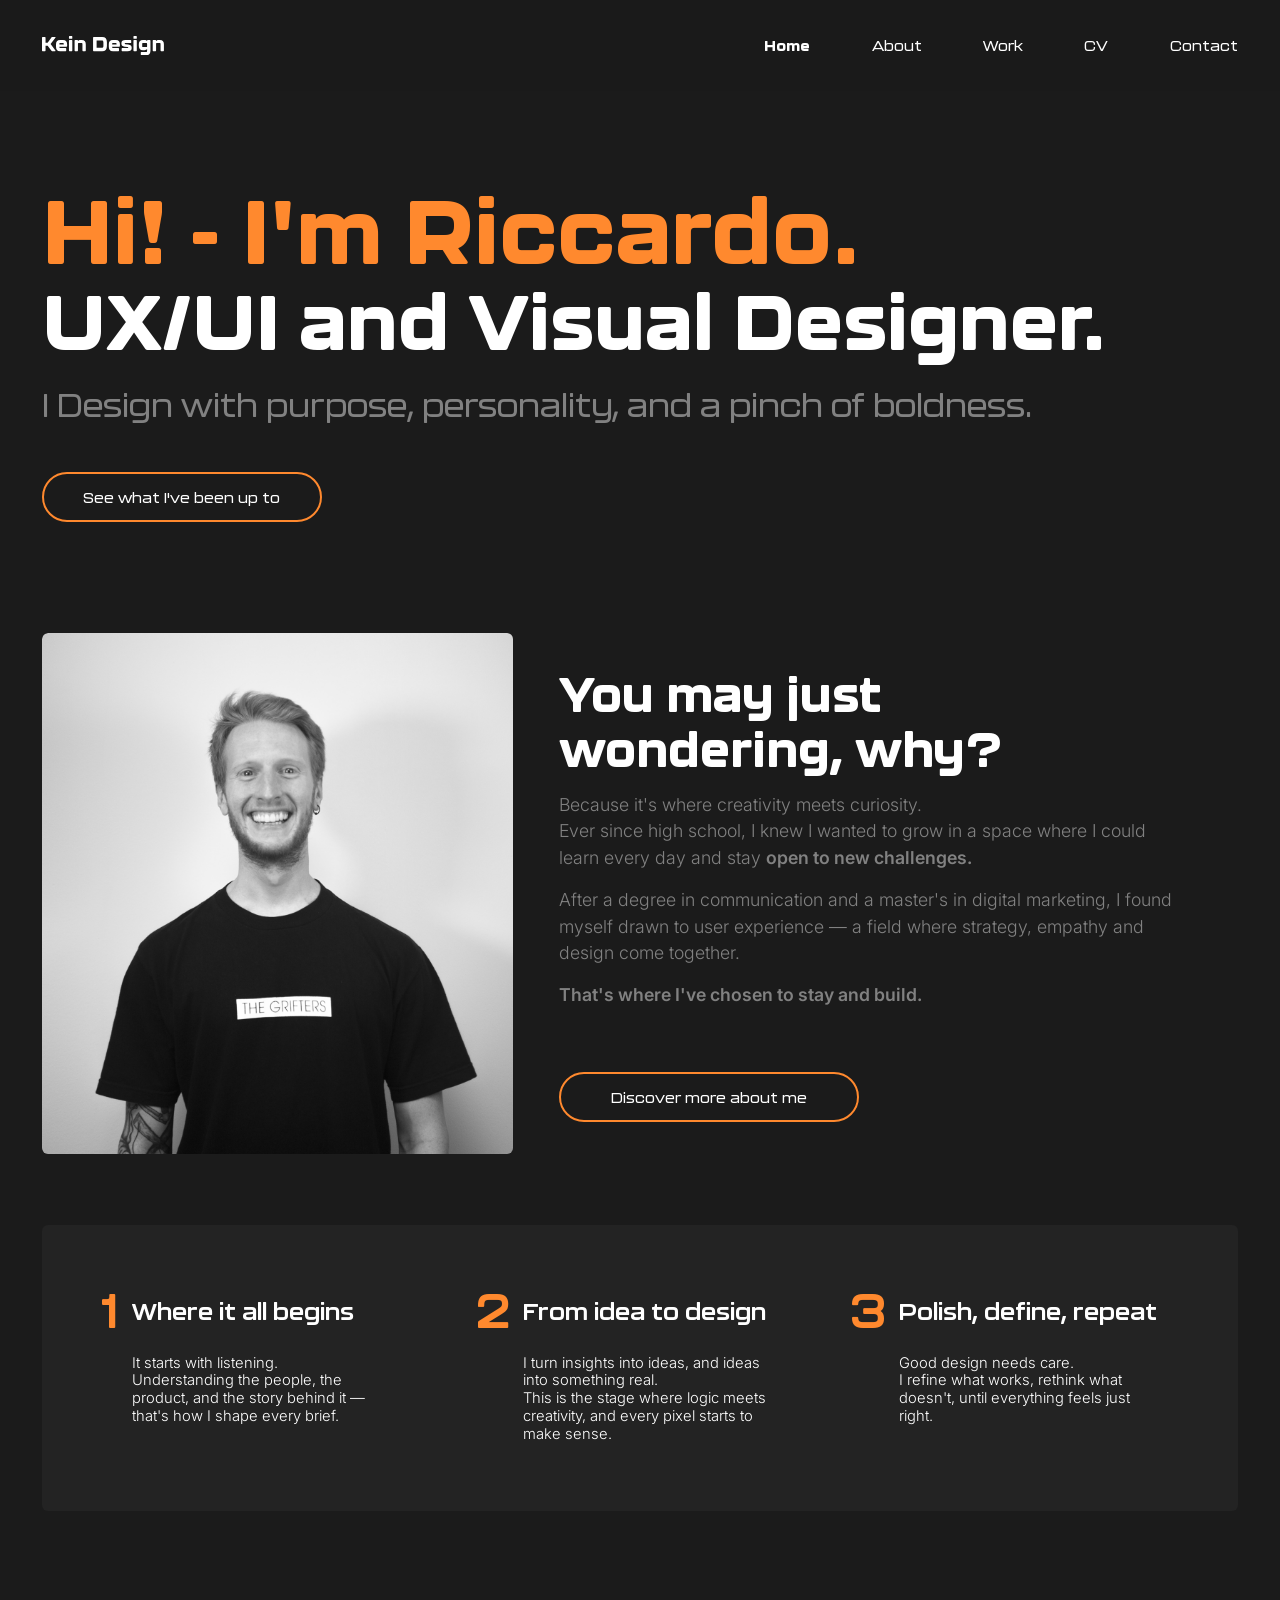
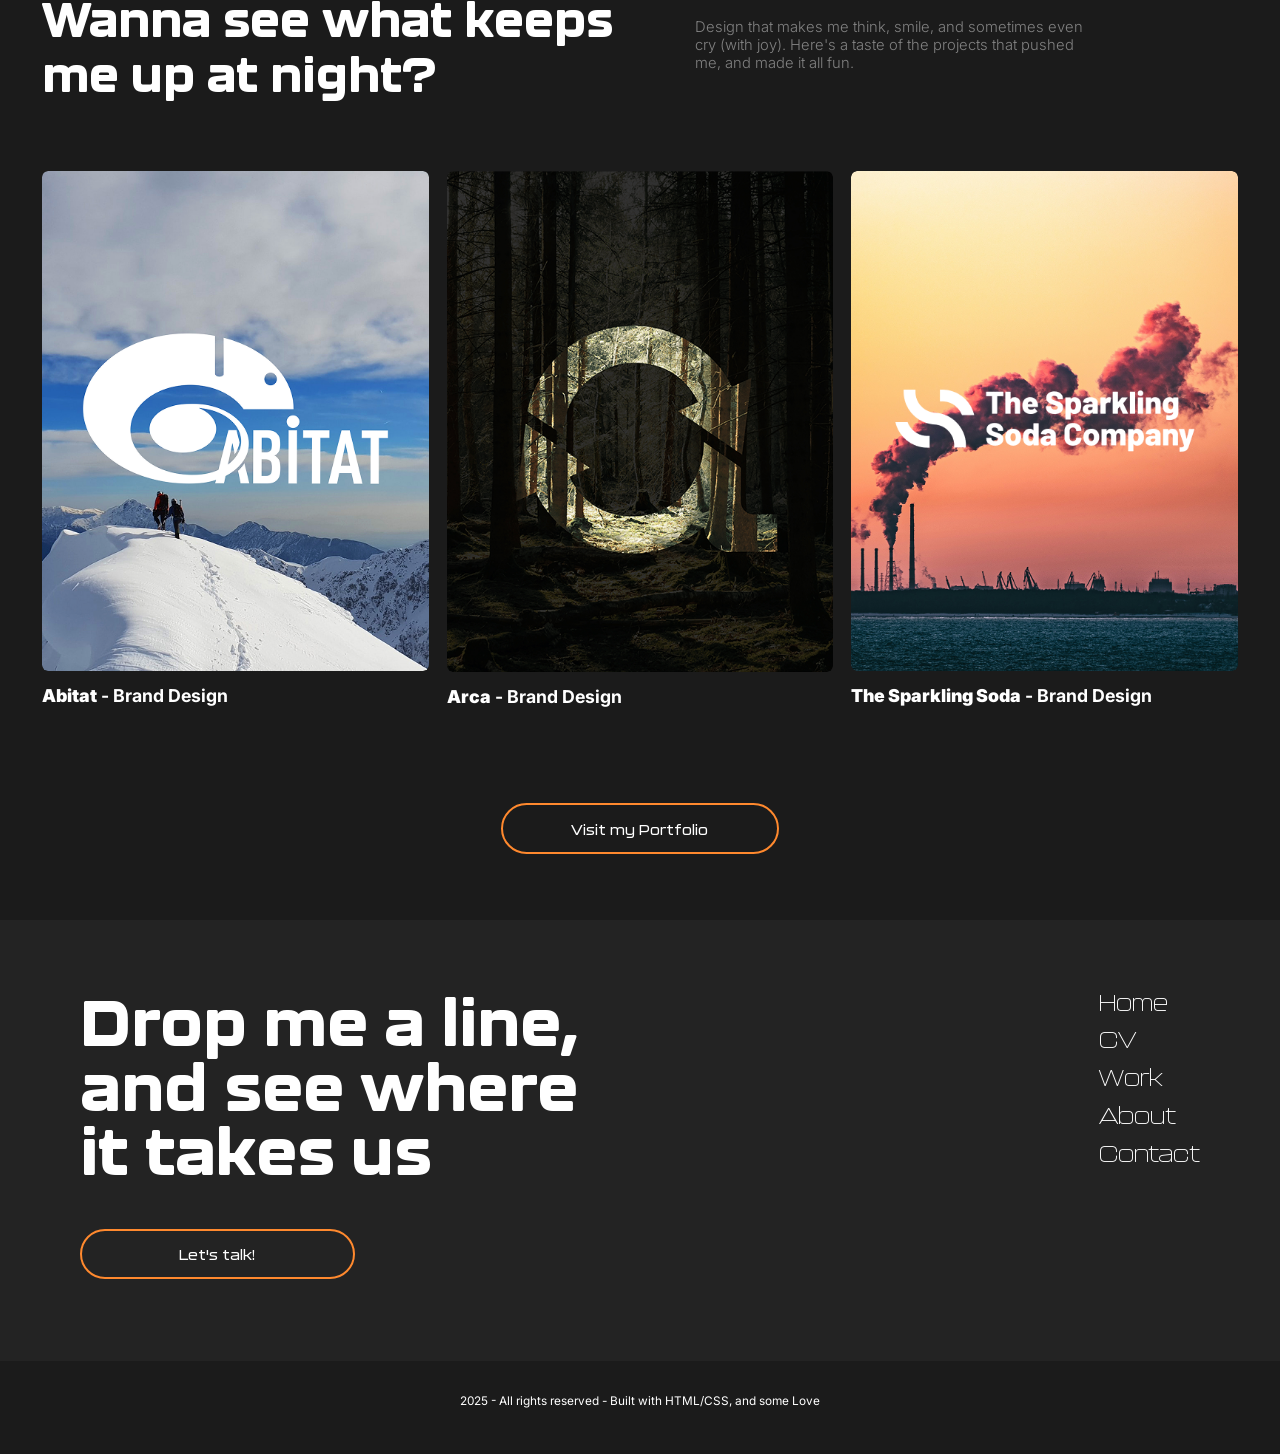
==== index.html @ 9b27f53b "feat: first commit" ====
<!DOCTYPE html>
<html lang="en">

<head>
    <meta charset="UTF-8">
    <meta name="viewport" content="width=device-width, initial-scale=1.0">

    <!-- title -->
    <title>Kein Design</title>

    <!-- favicon -->
    <link rel="icon" href="assets/img/favicon.png" />

    <!-- all css here -->
    <link rel="stylesheet" href="assets/css/bootstrap.min.css" />
    <link rel="stylesheet" href="assets/css/style.css" />
</head>

<body>

    <!-- Menu toggle -->
    <input type="checkbox" id="menu-toggle" class="menu-toggle-input">

    <!-- header section -->
    <header class="header_section">
        <div class="container">
            <nav class="navbar navbar-expand-lg">
                <a class="navbar-brand logo" href="index.html">
                    <img src="assets/img/logo.svg" alt="Kein Design logo">
                </a>

                <label for="menu-toggle" class="navbar-toggler">
                    <img src="assets/img/hamburger.svg" alt="Apri menu">
                </label>

                <div class="collapse navbar-collapse navbar_nav">
                    <ul class="navbar-nav ms-auto">
                        <li><a href="index.html" class="active">Home</a></li>
                        <li><a href="about.html">About</a></li>
                        <li><a href="archive.html">Work</a></li>
                        <li><a href="cv.html">CV</a></li>
                        <li><a href="contact.html">Contact</a></li>
                    </ul>
                </div>
            </nav>
        </div>
    </header>

    <!-- mobile menu -->
    <div class="mobile-menu d-lg-none">
        <div class="container">
            <div class="mobile-menu-header">
                <a href="index.html">
                    <img src="assets/img/logo.svg" alt="Kein Design logo">
                </a>
                <label for="menu-toggle" class="menu-close">
                    <img src="assets/img/menu.svg" alt="Chiudi menu">
                </label>
            </div>
            <div class="mobile-menu-body">
                <ul class="navbar-nav">
                    <li><a href="index.html" class="active">Home</a></li>
                    <li><a href="cv.html">CV</a></li>
                    <li><a href="archive.html">Work</a></li>
                    <li><a href="about.html">About</a></li>
                    <li><a href="contact.html">Contact</a></li>
                </ul>
            </div>
        </div>
    </div>


    <main class="overflow-hidden">

        <!-- hero section -->
        <section class="hero_section">
            <div class="container">
                <div class="hero_content">
                    <h1 class="title_xxl fade-up"><span>Hi! - I'm Riccardo.</span> <br>
                        UX/UI and Visual Designer.</h1>
                    <p class="text_xxl fade-up">I Design with purpose, personality, and a pinch of boldness.</p>
                    <div class="hero_button fade-up">
                        <a href="archive.html" class="button">See what I've been up to</a>
                    </div>
                </div>
            </div>
        </section>

        <!-- about section -->
        <section class="about_section">
            <div class="container">
                <div class="row align-items-center">
                    <div class="col-lg-5">
                        <div class="about_img">
                            <div class="zoom-out">
                                <img src="assets/img/about-img.png" alt="Ritratto di Riccardo">
                            </div>
                        </div>
                    </div>
                    <div class="col-lg-7">
                        <div class="about_content">
                            <h3 class="title_lg fade-up">You may just <br>
                                wondering, why?</h3>
                            <p class="text_md fade-up">Because it's where creativity meets curiosity. <br>
                                Ever since high school, I knew I wanted to
                                grow in a space where I could learn every day and stay <span>open to new
                                    challenges.</span></p>
                            <p class="text_md fade-up">After a degree in communication and a master's in
                                digital marketing, I
                                found myself drawn to user experience — a field where strategy, empathy and design come
                                together.</p>
                            <p class="text_md fade-up"><span>That's where I've chosen to stay and build.</span></p>
                            <div class="about_button fade-up">
                                <a href="about.html" class="button">Discover more about me</a>
                            </div>
                        </div>
                    </div>
                </div>

                <div class="about_item_box">
                    <div class="row">
                        <div class="col-lg-4">
                            <div class="about_item">
                                <div class="item_number">
                                    <h2 class="title_lg fade-up">1</h2>
                                </div>
                                <div class="item_body">
                                    <h3 class="title_sm fade-up">Where it all begins</h3>
                                    <p class="text_base fade-up">
                                        It starts with listening. Understanding the people, the product, and the story
                                        behind it — that's how I shape every brief.
                                    </p>
                                </div>
                            </div>
                        </div>

                        <div class="col-lg-4">
                            <div class="about_item">
                                <div class="item_number">
                                    <h2 class="title_lg fade-up">2</h2>
                                </div>
                                <div class="item_body">
                                    <h3 class="title_sm fade-up">From idea to design</h3>
                                    <p class="text_base fade-up">I turn insights into ideas, and ideas into
                                        something real. <br>
                                        This is the stage where logic meets creativity, and every pixel starts to make sense.
                                    </p>
                                </div>
                            </div>
                        </div>

                        <div class="col-lg-4">
                            <div class="about_item">
                                <div class="item_number">
                                    <h2 class="title_lg fade-up">3</h2>
                                </div>
                                <div class="item_body">
                                    <h3 class="title_sm fade-up">Polish, define, repeat</h3>
                                    <p class="text_base fade-up">Good design needs care. <br> I refine what
                                        works, rethink what doesn't, until everything feels just right.
                                    </p>
                                </div>
                            </div>
                        </div>
                    </div>
                </div>
            </div>
        </section>

        <!-- Design section -->
        <section class="desing_section">
            <div class="container">
                <div class="desing_title_box">
                    <h3 class="title_lg fade-up">Wanna see what keeps <br>
                        me up at night?</h3>
                    <p class="text_base fade-up">Design that makes me think, smile, and sometimes even cry
                        (with joy). Here's a taste of the projects that pushed me, and made it all fun.</p>
                </div>

                <div class="row">
                    <div class="col-lg-4 col-md-6 pb-md-5">
                        <div class="desing_card fade-up">
                            <div class="card_img">
                                <a href="singola-abitat.html">
                                    <img src="assets/img/abitat-desing-img.png" alt="Progetto Abitat - Brand Design">
                                </a>
                            </div>
                            <p class="text_md"><strong>Abitat</strong> - Brand Design</p>
                        </div>
                    </div>

                    <div class="col-lg-4 col-md-6 pb-md-5">
                        <div class="desing_card fade-up">
                            <div class="card_img">
                                <a href="singola-arca.html">
                                    <img src="assets/img/arca-design-img.png" alt="Progetto Arca - Brand Design">
                                </a>
                            </div>
                            <p class="text_md"><strong>Arca</strong> - Brand Design</p>
                        </div>
                    </div>

                    <div class="col-lg-4 col-md-6">
                        <div class="desing_card fade-up">
                            <div class="card_img">
                                <a href="singola-sparklingsoda.html">
                                    <img src="assets/img/sparklingsoda-design-img.png" alt="Progetto sparklingsoda - Brand Design">
                                </a>
                            </div>
                            <p class="text_md"><strong>The Sparkling Soda</strong> - Brand Design</p>
                        </div>
                    </div>
                </div>

                <div class="desing_button fade-up">
                    <a href="archive.html" class="button">Visit my Portfolio</a>
                </div>
            </div>
        </section>

    </main>


    <!-- footer section -->
    <footer class="footer_section">
        <div class="footer_top">
            <div class="container">
                <div class="footer_top_wrapper">
                    <div class="footer_content">
                        <h3 class="title_xl">Drop me a line,
                            and see where it takes us</h3>
                    <div class="footer_button">
                        <a href="contact.html" class="button">Let's talk!</a>
                    </div>
                    </div>

                    <ul class="footer_list">
                        <li><a href="index.html" class="active">Home</a></li>
                        <li><a href="cv.html">CV</a></li>
                        <li><a href="archive.html">Work</a></li>
                        <li><a href="about.html">About</a></li>
                        <li><a href="contact.html">Contact</a></li>
                    </ul>
                </div>
            </div>
        </div>

        <div class="footer_bottom">
            <div class="container">
                <div class="copyright">2025 - All rights reserved - Built with HTML/CSS, and some Love</div>
            </div>
        </div>
    </footer>


</body>

</html>
---- assets/css/style.css ----
/* Google fonts */
@import url("https://fonts.googleapis.com/css2?family=Inter:ital,opsz,wght@0,14..32,100..900;1,14..32,100..900&display=swap");
@import url("https://fonts.googleapis.com/css2?family=IBM+Plex+Sans:ital,wght@0,100..700;1,100..700&display=swap");
/* Web fonts */
@font-face {
  font-family: "Kallisto";
  src: url("../webfonts/Kallisto-Thin.ttf");
  font-weight: 300;
  font-display: swap;
}
@font-face {
  font-family: "Kallisto";
  src: url("../webfonts/Kallisto-Medium.ttf");
  font-weight: 500;
  font-display: swap;
}
@font-face {
  font-family: "Kallisto";
  src: url("../webfonts/Kallisto-Bold.ttf");
  font-weight: 700;
  font-display: swap;
}
@font-face {
  font-family: "Kallisto";
  src: url("../webfonts/Kallisto-Heavy.ttf");
  font-weight: 900;
  font-display: swap;
}
/* Basic css */
html {
  font-size: 0.521vw;
}
@media (max-width: 1730px) {
  html {
    font-size: 0.578vw;
  }
}
@media (max-width: 991px) {
  html {
    font-size: 62.5%;
  }
}
@media (max-width: 575px) {
  html {
    font-size: 2.54vw;
  }
}

html,
body,
header,
footer,
main,
nav,
section,
div,
menu,
span,
h1,
h2,
h3,
h4,
h5,
h6,
p,
a,
strong,
i,
ol,
ul,
li,
form,
label,
button {
  margin: 0;
  padding: 0;
}

ol,
ul {
  list-style: none;
}

a {
  text-decoration: none;
  transition: 200ms;
  color: inherit;
}
a:hover {
  color: inherit;
}

button:focus,
a:focus,
input:focus,
textarea:focus,
select:focus {
  outline: none;
}

/* body */
body {
  font-size: 1.6rem;
  font-family: "Inter", sans-serif;
  font-weight: 400;
  font-style: normal;
  line-height: normal;
  color: #ffffff;
  background: #1B1B1B;
}

.container {
  max-width: 165.6rem;
  width: 100%;
  margin: 0 auto;
  padding-left: 2rem;
  padding-right: 2rem;
}
@media (max-width: 991px) {
  .container {
    max-width: 74rem;
  }
}
@media (max-width: 767px) {
  .container {
    max-width: 55rem;
    padding: 0 2.4rem;
  }
}

.title_xxl {
  font-size: 12rem;
  font-family: "Kallisto";
  font-weight: 900;
  line-height: 1.1;
  color: #ffffff;
}
@media (max-width: 991px) {
  .title_xxl {
    font-size: 8rem;
  }
}
@media (max-width: 767px) {
  .title_xxl {
    font-size: 6rem;
  }
}

.title_xl {
  font-size: 8.7rem;
  font-family: "Kallisto";
  font-weight: 900;
  line-height: 1;
  color: #ffffff;
}
@media (max-width: 991px) {
  .title_xl {
    font-size: 5.7rem;
  }
}

.title_lg {
  font-size: 6.4rem;
  font-family: "Kallisto";
  font-weight: 900;
  line-height: 1.17;
  color: #ffffff;
}
@media (max-width: 991px) {
  .title_lg {
    font-size: 4.5rem;
    line-height: 1.25;
  }
}
@media (max-width: 767px) {
  .title_lg {
    font-size: 3.3rem;
  }
}

.title_md {
  font-size: 4.8rem;
  font-family: "Kallisto";
  font-weight: 900;
  line-height: 1;
  color: #ffffff;
}
@media (max-width: 991px) {
  .title_md {
    font-size: 4rem;
  }
}
@media (max-width: 767px) {
  .title_md {
    font-size: 3.2rem;
  }
}

.title_sm {
  font-size: 3.2rem;
  font-family: "Kallisto";
  font-weight: 700;
  line-height: 1.2;
  color: #ffffff;
}
@media (max-width: 767px) {
  .title_sm {
    font-size: 1.7rem;
  }
}

.text_xxl {
  font-size: 4rem;
  font-family: "Kallisto";
  font-weight: 500;
  line-height: 1.2;
  color: #818181;
}
@media (max-width: 991px) {
  .text_xxl {
    font-size: 3.2rem;
  }
}
@media (max-width: 767px) {
  .text_xxl {
    font-size: 2.5rem;
  }
}

.text_md {
  font-size: 2.4rem;
  font-family: "Inter", sans-serif;
  font-weight: 300;
  line-height: 1.51;
  color: #ffffff;
}
@media (max-width: 767px) {
  .text_md {
    font-size: 1.8rem;
    line-height: 1.25;
  }
}

.text_base {
  font-size: 2rem;
  font-family: "Inter", sans-serif;
  font-weight: 300;
  line-height: 1;
  color: #ffffff;
}
@media (max-width: 767px) {
  .text_base {
    font-size: 1.8rem;
  }
}

.button {
  display: inline-block;
  font-size: 2rem;
  font-family: "Kallisto";
  font-weight: 500;
  font-style: normal;
  color: #ffffff;
  background: transparent;
  border: 2px solid #FF892E;
  border-radius: 20rem;
  transition: 200ms;
  padding: 1.9rem 13.2rem;
  margin-top: 1.5rem;
}
.button:hover {
  background: #FF892E;
  color: #1B1B1B;
}
@media (max-width: 767px) {
  .button {
    font-size: 1.6rem;
    padding: 1.5rem 6rem;
    width: 100%;
    text-align: center;
  }
}

/* CSS Animations */
@keyframes fadeUp {
  from {
    opacity: 0;
    transform: translateY(4rem);
  }
  to {
    opacity: 1;
    transform: translateY(0);
  }
}
@keyframes zoomOut {
  from {
    opacity: 0;
    transform: scale(1.08);
  }
  to {
    opacity: 1;
    transform: scale(1);
  }
}
.fade-up {
  opacity: 0;
  animation: fadeUp 0.7s ease forwards;
}

.zoom-out {
  opacity: 0;
  animation: zoomOut 1s ease forwards;
}

.fade-up:nth-child(1) {
  animation-delay: 0.1s;
}

.fade-up:nth-child(2) {
  animation-delay: 0.2s;
}

.fade-up:nth-child(3) {
  animation-delay: 0.3s;
}

.fade-up:nth-child(4) {
  animation-delay: 0.4s;
}

.fade-up:nth-child(5) {
  animation-delay: 0.5s;
}

.fade-up:nth-child(6) {
  animation-delay: 0.6s;
}

.fade-up:nth-child(7) {
  animation-delay: 0.7s;
}

.fade-up:nth-child(8) {
  animation-delay: 0.8s;
}

@media (prefers-reduced-motion: reduce) {
  .fade-up,
  .zoom-out {
    animation: none;
    opacity: 1;
  }
}
.menu-toggle-input {
  display: none;
}

.header_section {
  width: 100%;
  padding: 4rem 0;
  background: rgba(27, 27, 27, 0.8);
  backdrop-filter: blur(12px);
  -webkit-backdrop-filter: blur(12px);
  display: block;
  transition: 0.2s all ease;
  position: sticky;
  top: 0;
  z-index: 1024;
}
.header_section.header_sticky {
  padding: 4rem 0;
  box-shadow: 0rem 0.2rem 0.5rem rgba(255, 137, 46, 0.15);
}
@media (max-width: 991px) {
  .header_section.header_sticky {
    padding: 3rem 0;
  }
}
.header_section .logo img {
  width: 100%;
}
.header_section .navbar-toggler {
  max-width: 4.8rem;
  padding: 0;
  cursor: pointer;
  background: transparent;
  border: none;
}
.header_section .navbar-toggler img {
  width: 100%;
  outline: none;
}
.header_section .navbar_nav ul {
  gap: 8.3rem;
}
.header_section .navbar_nav ul li a {
  font-size: 2rem;
  font-family: "Kallisto";
  font-weight: 500;
  line-height: 1;
  color: #ffffff;
}
.header_section .navbar_nav ul li a.active {
  font-weight: 900;
}
.header_section .navbar_nav ul li a:hover {
  color: #FF892E;
}
@media (max-width: 991px) {
  .header_section {
    padding: 2rem 0;
  }
}

.mobile-menu {
  position: fixed;
  top: 0;
  left: 0;
  width: 100%;
  height: 100vh;
  background: #1B1B1B;
  z-index: 1050;
  transform: translateX(-100%);
  transition: transform 0.3s ease;
  padding: 4rem 0;
}
.mobile-menu .mobile-menu-header {
  display: flex;
  align-items: center;
  justify-content: space-between;
  padding: 0;
}
.mobile-menu .mobile-menu-header .offcanvas-title img {
  width: 100%;
}
.mobile-menu .mobile-menu-header .menu-close {
  cursor: pointer;
  background: transparent;
  border: none;
  outline: none;
  max-width: 4.3rem;
}
.mobile-menu .mobile-menu-header .menu-close img {
  width: 100%;
}
.mobile-menu .mobile-menu-body {
  padding-top: 16rem;
}
.mobile-menu .mobile-menu-body ul {
  display: flex;
  flex-direction: column;
  justify-content: center;
  text-align: center;
  gap: 4.5rem;
}
.mobile-menu .mobile-menu-body ul a {
  font-size: 2.6rem;
  font-family: "Kallisto";
  font-weight: 300;
  line-height: 1;
  color: #ffffff;
}
.mobile-menu .mobile-menu-body ul a:hover {
  color: #FF892E;
}

.menu-toggle-input:checked ~ .mobile-menu {
  transform: translateX(0);
}

.footer_section .footer_top {
  background: #232323;
  padding: 9.2rem 0 11rem;
}
.footer_section .footer_top .footer_top_wrapper {
  display: flex;
  align-items: flex-start;
  justify-content: space-between;
  max-width: 151.5rem;
  margin: 0 auto;
}
.footer_section .footer_top .footer_top_wrapper .footer_content h3 {
  max-width: 76rem;
  padding-bottom: 5rem;
}
@media (max-width: 991px) {
  .footer_section .footer_top .footer_top_wrapper .footer_content h3 {
    padding-bottom: 4rem;
    text-align: center;
  }
}
@media (max-width: 991px) {
  .footer_section .footer_top .footer_top_wrapper .footer_content .footer_button {
    text-align: center;
  }
}
.footer_section .footer_top .footer_top_wrapper .footer_list {
  display: flex;
  flex-direction: column;
  gap: 1.5rem;
}
.footer_section .footer_top .footer_top_wrapper .footer_list a {
  font-size: 3.2rem;
  font-family: "Kallisto";
  font-weight: 300;
  line-height: 1;
  color: #ffffff;
  margin: 0.2rem 0;
  display: inline-block;
}
.footer_section .footer_top .footer_top_wrapper .footer_list a:hover {
  color: #FF892E;
}
@media (max-width: 767px) {
  .footer_section .footer_top .footer_top_wrapper .footer_list a {
    font-size: 2.6rem;
  }
}
@media (max-width: 991px) {
  .footer_section .footer_top .footer_top_wrapper .footer_list {
    text-align: center;
    margin: 0 auto;
    gap: 3rem;
    padding-top: 9rem;
  }
}
@media (max-width: 767px) {
  .footer_section .footer_top .footer_top_wrapper .footer_list {
    padding-top: 7rem;
    margin: 0 auto;
  }
}
@media (max-width: 991px) {
  .footer_section .footer_top .footer_top_wrapper {
    flex-direction: column;
  }
}
@media (max-width: 767px) {
  .footer_section .footer_top {
    padding: 6rem 0;
  }
}
.footer_section .footer_bottom {
  padding: 4.4rem 0 6rem;
}
.footer_section .footer_bottom .copyright {
  font-size: 1.6rem;
  font-family: "Inter", sans-serif;
  font-weight: 400;
  line-height: 1.4;
  color: #ffffff;
  text-align: center;
}
@media (max-width: 767px) {
  .footer_section .footer_bottom {
    padding: 4.2rem 0 3.2rem;
  }
}

.hero_section {
  padding: 12rem 0 5rem;
}
.hero_section .hero_content h1 {
  padding-bottom: 3rem;
  font-size: 10.3rem;
}
.hero_section .hero_content h1 span {
  color: #FF892E;
  font-size: 12rem;
}
@media (max-width: 991px) {
  .hero_section .hero_content h1 {
    font-size: 4.5rem;
    padding-bottom: 1.6rem;
  }
  .hero_section .hero_content h1 span {
    color: #ffffff;
    font-size: 6.2rem;
  }
}
@media (max-width: 767px) {
  .hero_section .hero_content h1 {
    font-size: 4rem;
    padding-bottom: 1.6rem;
  }
  .hero_section .hero_content h1 span {
    color: #ffffff;
    font-size: 5.6rem;
  }
}
.hero_section .hero_content p {
  font-size: 4.4rem;
  padding-bottom: 5.2rem;
}
@media (max-width: 991px) {
  .hero_section .hero_content p {
    font-size: 3rem;
    line-height: 1.2;
  }
}
@media (max-width: 767px) {
  .hero_section .hero_content p {
    font-size: 2.4rem;
    padding-bottom: 2.4rem;
  }
}
.hero_section .hero_content .hero_button a {
  padding: 1.9rem 5.3rem;
}
@media (max-width: 767px) {
  .hero_section .hero_content .hero_button {
    text-align: center;
  }
}
@media (max-width: 767px) {
  .hero_section {
    padding: 8rem 0;
  }
}

.about_section {
  padding: 10rem 0 5rem;
}
.about_section .row {
  --bs-gutter-x: 6.2rem;
  --bs-gutter-y: 2.4rem;
}
.about_section .row .about_img {
  overflow: hidden;
  border-radius: 0.8rem;
}
.about_section .row .about_img img {
  width: 100%;
  border-radius: 0.8rem;
  transition: 300ms;
}
.about_section .row .about_img img:hover {
  transform: scale(1.1);
}
.about_section .row .about_content h3 {
  padding-bottom: 2rem;
}
@media (max-width: 767px) {
  .about_section .row .about_content h3 {
    padding-bottom: 1.6rem;
  }
}
.about_section .row .about_content p {
  padding-bottom: 2rem;
  max-width: 83rem;
  color: #818181;
}
.about_section .row .about_content p span {
  font-weight: 600;
}
.about_section .row .about_content .about_button {
  margin-top: 5rem;
}
.about_section .row .about_content .about_button a {
  padding: 1.9rem 6.7rem;
}
@media (max-width: 575px) {
  .about_section .row .about_content .about_button {
    text-align: center;
    margin-top: 2.4rem;
  }
}
@media (max-width: 767px) {
  .about_section .row {
    --bs-gutter-x: 1rem;
  }
}
.about_section .about_item_box {
  background: #232323;
  border-radius: 0.8rem;
  padding: 9.7rem 8rem 9.1rem;
  margin-top: 9.5rem;
}
.about_section .about_item_box .row {
  --bs-gutter-y: 13rem;
}
.about_section .about_item_box .row .about_item {
  display: flex;
  gap: 1.8rem;
}
.about_section .about_item_box .row .about_item .item_number {
  margin-top: -2rem;
}
.about_section .about_item_box .row .about_item .item_number h2 {
  color: #FF892E;
  font-weight: 700;
}
@media (max-width: 991px) {
  .about_section .about_item_box .row .about_item .item_number {
    text-align: center;
  }
  .about_section .about_item_box .row .about_item .item_number h2 {
    font-size: 6.4rem;
  }
}
.about_section .about_item_box .row .about_item .item_body h3 {
  padding-bottom: 4rem;
}
@media (max-width: 991px) {
  .about_section .about_item_box .row .about_item .item_body h3 {
    text-align: center;
    padding-bottom: 3rem;
  }
}
@media (max-width: 767px) {
  .about_section .about_item_box .row .about_item .item_body h3 {
    padding-bottom: 2.5rem;
  }
}
.about_section .about_item_box .row .about_item .item_body p {
  max-width: 33rem;
  line-height: 1.2;
}
@media (max-width: 991px) {
  .about_section .about_item_box .row .about_item .item_body p {
    max-width: 100%;
    text-align: center;
  }
}
@media (max-width: 991px) {
  .about_section .about_item_box .row .about_item {
    flex-direction: column;
  }
}
@media (max-width: 767px) {
  .about_section .about_item_box .row .about_item {
    gap: 0.7rem;
  }
}
@media (max-width: 767px) {
  .about_section .about_item_box {
    padding: 7.6rem 3.3rem;
  }
}
@media (max-width: 767px) {
  .about_section {
    padding-bottom: 4rem;
  }
}

.desing_section {
  padding: 5.8rem 0 9rem;
}
.desing_section .desing_title_box {
  display: flex;
  align-items: center;
  gap: 11rem;
  padding-bottom: 9.4rem;
}
@media (max-width: 767px) {
  .desing_section .desing_title_box h3 br {
    display: none;
  }
}
.desing_section .desing_title_box p {
  max-width: 53rem;
  line-height: 1.2;
  color: #818181;
}
@media (max-width: 991px) {
  .desing_section .desing_title_box {
    flex-direction: column;
    align-items: flex-start;
    gap: 4rem;
  }
}
@media (max-width: 767px) {
  .desing_section .desing_title_box {
    gap: 1.6rem;
    padding-bottom: 8rem;
  }
}
.desing_section .row {
  --bs-gutter-x: 2.4rem;
  --bs-gutter-y: 4rem;
}
.desing_section .row .desing_card .card_img {
  overflow: hidden;
  -o-object-fit: cover;
     object-fit: cover;
  border-radius: 0.8rem;
}
.desing_section .row .desing_card .card_img img {
  width: 100%;
  border-radius: 0.8rem;
  transition: 300ms;
}
.desing_section .row .desing_card .card_img img:hover {
  transform: scale(1.1);
}
@media (max-width: 767px) {
  .desing_section .row .desing_card .card_img img {
    border-radius: 1.6rem;
  }
}
.desing_section .row .desing_card p {
  font-weight: 700;
  padding-top: 1.6rem;
}
@media (max-width: 767px) {
  .desing_section .row .desing_card p {
    font-size: 2.4rem;
  }
}
.desing_section .desing_button {
  margin-top: 8rem;
  text-align: center;
}
.desing_section .desing_button a {
  padding: 1.9rem 9.2rem;
}
@media (max-width: 767px) {
  .desing_section .desing_button {
    margin-top: 5.8rem;
  }
}

.about_hero_section {
  padding: 10rem 0 4.7rem;
}
.about_hero_section .about_hero_content h3 {
  font-weight: 300;
  line-height: 1.2;
  color: #818181;
  padding-bottom: 0.9rem;
}
@media (max-width: 767px) {
  .about_hero_section .about_hero_content h3 {
    font-size: 2.4rem;
  }
}
.about_hero_section .about_hero_content h1 {
  padding-bottom: 5rem;
}
@media (max-width: 991px) {
  .about_hero_section .about_hero_content h1 {
    padding-bottom: 3rem;
  }
}
.about_hero_section .about_hero_content h2 {
  padding-bottom: 2rem;
}
@media (max-width: 767px) {
  .about_hero_section .about_hero_content h2 br {
    display: none;
  }
}
.about_hero_section .about_hero_content p {
  max-width: 102.3rem;
  font-family: "IBM Plex Sans", sans-serif;
  color: #818181;
  padding-bottom: 2rem;
}
.about_hero_section .about_hero_content p .medium {
  font-weight: 500;
}
.about_hero_section .about_hero_content p:last-child {
  padding-bottom: 0;
}

.approach_section {
  padding: 5rem 0 15rem;
}
.approach_section .approach_img {
  margin-bottom: 5rem;
  border-radius: 0.8rem;
  overflow: hidden;
}
.approach_section .approach_img img {
  width: 100%;
  border-radius: 0.8rem;
}
.approach_section .approach_img img:hover {
  opacity: 0.7;
}
@media (max-width: 767px) {
  .approach_section .approach_img img {
    height: 28rem;
    -o-object-fit: cover;
       object-fit: cover;
  }
}
.approach_section .approach_title_box {
  padding-bottom: 4rem;
}
.approach_section .approach_title_box h3 {
  padding-bottom: 2rem;
}
.approach_section .approach_title_box p {
  max-width: 87rem;
  line-height: 1.25;
  color: #818181;
}
.approach_section .approach_item_box {
  border: 0.1rem solid;
  border-radius: 0.8rem;
  border-color: #ffffff;
  padding: 9.5rem 8.4rem 8.2rem 8.6rem;
}
.approach_section .approach_item_box .row {
  --bs-gutter-y: 4rem;
}
.approach_section .approach_item_box .row .approach_item h3 {
  color: #FF892E;
  padding-bottom: 3rem;
}
@media (max-width: 991px) {
  .approach_section .approach_item_box .row .approach_item h3 {
    text-align: center;
  }
}
.approach_section .approach_item_box .row .approach_item p {
  max-width: 39rem;
  line-height: 1.2;
}
@media (max-width: 991px) {
  .approach_section .approach_item_box .row .approach_item p {
    max-width: 100%;
    text-align: center;
  }
}
.approach_section .approach_item_box .row .approach_item.padding {
  padding-left: 1.9rem;
}
@media (max-width: 991px) {
  .approach_section .approach_item_box .row .approach_item.padding {
    padding: 0;
  }
}
@media (max-width: 767px) {
  .approach_section .approach_item_box {
    padding: 7rem 2rem;
  }
}
@media (max-width: 991px) {
  .approach_section {
    padding-bottom: 9rem;
  }
}

.value_section {
  padding-bottom: 12rem;
}
.value_section .value_img {
  max-width: 66rem;
  overflow: hidden;
  border-radius: 0.8rem;
}
.value_section .value_img img {
  width: 100%;
  border-radius: 0.8rem;
  transition: 300ms;
}
.value_section .value_img img:hover {
  transform: scale(1.1);
}
@media (max-width: 991px) {
  .value_section .value_img {
    max-width: 100%;
    margin-bottom: 5rem;
  }
}
.value_section .value_content p {
  padding: 2rem 0 6rem;
  line-height: 1.15;
}
.value_section .value_content .value_button a {
  padding: 1.9rem 9.3rem;
}
@media (max-width: 991px) {
  .value_section {
    padding-bottom: 9rem;
  }
}

.archive_hero_section .archive_hero_content h1 {
  padding: 0;
  padding-bottom: 0.8rem;
}
@media (max-width: 991px) {
  .archive_hero_section .archive_hero_content h1 br {
    display: none;
  }
}
@media (max-width: 767px) {
  .archive_hero_section .archive_hero_content h1 {
    padding-bottom: 1.5rem;
  }
}
.archive_hero_section .archive_hero_content p {
  font-family: "Kallisto";
  max-width: 122rem;
}

.brand_desing_section {
  padding: 10rem 0 13rem;
}
@media (max-width: 767px) {
  .brand_desing_section {
    padding: 4rem 0 9rem;
  }
}

.cv_hero_section {
  padding-bottom: 10rem;
}
.cv_hero_section .about_hero_content {
  padding-bottom: 6rem;
}
.cv_hero_section .about_hero_content h1 {
  padding-bottom: 2.5rem;
}
.cv_hero_section .about_hero_content p {
  max-width: 130rem;
}
.cv_hero_section .parsonal_info {
  border: 0.1rem solid;
  border-radius: 0.8rem;
  border-color: #ffffff;
  padding: 7.1rem 14.5rem;
  display: flex;
  align-items: center;
  justify-content: space-between;
}
.cv_hero_section .parsonal_info p {
  font-weight: 300;
  display: flex;
  align-items: center;
  gap: 0.8rem;
}
.cv_hero_section .parsonal_info p img {
  width: 2.4rem;
}
@media (max-width: 767px) {
  .cv_hero_section .parsonal_info p img {
    width: 2rem;
  }
}
.cv_hero_section .parsonal_info p span {
  font-weight: 700;
}
.cv_hero_section .parsonal_info p.location {
  margin-left: -3.3rem;
}
@media (max-width: 991px) {
  .cv_hero_section .parsonal_info p.location {
    margin: 0;
  }
}
.cv_hero_section .parsonal_info .info_left p {
  padding-bottom: 1rem;
}
.cv_hero_section .parsonal_info .info_left p:last-child {
  padding: 0;
}
@media (max-width: 991px) {
  .cv_hero_section .parsonal_info .info_left p {
    padding-bottom: 1rem;
  }
}
@media (max-width: 991px) {
  .cv_hero_section .parsonal_info .info_left {
    padding-bottom: 1rem;
    margin-left: -4rem;
  }
}
.cv_hero_section .parsonal_info .info_right p {
  padding-bottom: 1rem;
}
.cv_hero_section .parsonal_info .info_right p:last-child {
  padding: 0;
}
@media (max-width: 991px) {
  .cv_hero_section .parsonal_info {
    flex-direction: column;
    padding: 5rem 7rem;
  }
}
@media (max-width: 767px) {
  .cv_hero_section .parsonal_info {
    flex-direction: column;
    padding: 5rem 2rem;
  }
}
@media (max-width: 767px) {
  .cv_hero_section {
    padding-bottom: 7rem;
  }
}

.about_me_section {
  padding-bottom: 13rem;
}
.about_me_section .about_education {
  padding-bottom: 8rem;
}
.about_me_section .about_education .enter_title {
  padding-bottom: 6rem;
}
@media (max-width: 991px) {
  .about_me_section .about_education .enter_title {
    padding-bottom: 4.5rem;
  }
}
@media (max-width: 767px) {
  .about_me_section .about_education .enter_title {
    padding-bottom: 3.5rem;
    line-height: 1.2;
  }
}
.about_me_section .about_education .education .years,
.about_me_section .about_education .school_education .years {
  font-size: 3.6rem;
  font-weight: 800;
  line-height: 1;
  color: #ffffff;
  padding-bottom: 4rem;
  position: relative;
  padding-left: 3.3rem;
  margin-left: 2.2rem;
}
.about_me_section .about_education .education .years::before,
.about_me_section .about_education .school_education .years::before {
  position: absolute;
  content: "";
  width: 1rem;
  height: 1rem;
  background: #ffffff;
  border-radius: 50%;
  left: 0;
  top: 1.3rem;
}
@media (max-width: 767px) {
  .about_me_section .about_education .education .years,
  .about_me_section .about_education .school_education .years {
    font-size: 2.8rem;
    padding-bottom: 2.5rem;
    padding-left: 2rem;
  }
  .about_me_section .about_education .education .years::before,
  .about_me_section .about_education .school_education .years::before {
    width: 0.8rem;
    height: 0.8rem;
    top: 1rem;
  }
}
.about_me_section .about_education .education .degree,
.about_me_section .about_education .school_education .degree {
  line-height: 1.2;
  color: #D7D7D7;
  padding-bottom: 2rem;
}
.about_me_section .about_education .education .degree span,
.about_me_section .about_education .school_education .degree span {
  font-weight: 500;
}
.about_me_section .about_education .education .skills h4,
.about_me_section .about_education .school_education .skills h4 {
  font-weight: 500;
  color: #888888;
}
.about_me_section .about_education .education .skills ul li,
.about_me_section .about_education .school_education .skills ul li {
  line-height: 1.2;
  color: #888888;
}
.about_me_section .about_education .education.p_bottom {
  padding-bottom: 1.9rem;
}
.about_me_section .about_education .education.p_top {
  padding-top: 3.5rem;
}
.about_me_section .about_education .school_education {
  border-top: 0.1rem solid;
  border-bottom: 0.1rem solid;
  border-color: #FF892E;
  padding: 4.8rem 0 3rem;
}
.about_me_section .about_education .school_education .degree {
  color: #888888;
}
.about_me_section .about_experience .experience_info .years {
  padding-bottom: 0.6rem;
}
.about_me_section .about_experience .experience_info .experience {
  font-size: 3.2rem;
  font-family: "Inter", sans-serif;
  font-weight: 600;
  line-height: 1;
  color: #D7D7D7;
  padding-bottom: 2.5rem;
}
@media (max-width: 767px) {
  .about_me_section .about_experience .experience_info .experience {
    font-size: 2.6rem;
  }
}
.about_me_section .about_experience .experience_info p {
  color: #888888;
  line-height: 1.2;
}
.about_me_section .about_experience .experience_info p.subtitle {
  padding-bottom: 1rem;
}
.about_me_section .about_experience .experience_info p.text {
  max-width: 105rem;
}
.about_me_section .about_experience .experience_info.padding {
  padding: 3.5rem 0 6rem;
}
.about_me_section .about_experience .experience_info.p_bottom {
  padding-bottom: 4.8rem;
}
.about_me_section .about_experience .experience_info.p_top {
  padding-top: 4.4rem;
}
.about_me_section .summary {
  display: flex;
  align-items: center;
  justify-content: space-between;
}
.about_me_section .summary .summary_button a {
  display: inline-flex;
  align-items: center;
  gap: 1rem;
  padding: 1.9rem 9.2rem;
}
.about_me_section .summary .summary_button a img {
  width: 4rem;
}
@media (max-width: 767px) {
  .about_me_section .summary .summary_button a {
    padding: 1rem 9.2rem;
  }
  .about_me_section .summary .summary_button a img {
    width: 3rem;
  }
}
@media (max-width: 767px) {
  .about_me_section .summary .summary_button {
    text-align: center;
  }
}
@media (max-width: 991px) {
  .about_me_section .summary {
    flex-direction: column;
  }
  .about_me_section .summary h3 {
    padding-bottom: 4rem;
  }
}
@media (max-width: 767px) {
  .about_me_section {
    padding-bottom: 9rem;
  }
}

.contact_section {
  padding: 12rem 0 17rem;
}
.contact_section .contact_title {
  padding-bottom: 3.5rem;
}
.contact_section .contact_title h1 {
  padding-bottom: 1.2rem;
}
.contact_section .contact_info p {
  display: flex;
  align-items: center;
  gap: 0.8rem;
  font-weight: 300;
}
.contact_section .contact_info p span {
  font-weight: 700;
}
.contact_section .contact_info p img {
  width: 2.4rem;
}
.contact_section .contact_info p.p_bottom {
  padding-bottom: 1rem;
}
@media (max-width: 767px) {
  .contact_section {
    padding: 7rem 0 9rem;
  }
}

.singola_hero_section {
  padding: 10rem 0 18rem;
}
.singola_hero_section .hero_top {
  text-align: center;
}
.singola_hero_section .hero_top h1 {
  padding-bottom: 6rem;
}
@media (max-width: 767px) {
  .singola_hero_section .hero_top h1 {
    padding-bottom: 4rem;
  }
}
.singola_hero_section .hero_top .singola_hero_img {
  overflow: hidden;
  border-radius: 0.8rem;
}
.singola_hero_section .hero_top .singola_hero_img img {
  width: 100%;
  border-radius: 0.8rem;
}
.singola_hero_section .hero_top .singola_hero_img img:hover {
  opacity: 0.7;
}
@media (max-width: 767px) {
  .singola_hero_section .hero_top .singola_hero_img img {
    height: 28rem;
    -o-object-fit: cover;
       object-fit: cover;
  }
}
.singola_hero_section .hero_bottom {
  display: flex;
  align-items: flex-start;
  justify-content: space-between;
  padding-top: 11rem;
}
.singola_hero_section .hero_bottom p {
  max-width: 82rem;
  color: #7B7B7B;
}
@media (max-width: 991px) {
  .singola_hero_section .hero_bottom {
    flex-direction: column;
  }
  .singola_hero_section .hero_bottom h3 {
    padding-bottom: 2rem;
  }
}
@media (max-width: 767px) {
  .singola_hero_section .hero_bottom {
    padding-top: 7rem;
  }
}
@media (max-width: 991px) {
  .singola_hero_section {
    padding: 9rem 0 10rem;
  }
}

.project_info {
  display: flex;
  flex-direction: column;
  gap: 2rem;
}
.project_info_cta {
  margin-top: 3rem;
}
.project_info .contact_link {
  text-decoration: underline;
  color: #ffffff;
  transition: all 200ms ease-in;
}
.project_info .contact_link:hover {
  color: #FF892E;
}

.singola_section {
  padding-bottom: 12rem;
}
.singola_section .skills_box {
  width: 100%;
  background: #232323;
  border-radius: 0.8rem;
  padding: 5.8rem;
  margin-bottom: 7.5rem;
}
.singola_section .skills_box h3 {
  font-weight: 900;
  color: #FF892E;
}
.singola_section .skills_box ul li {
  font-family: "Kallisto";
  position: relative;
  padding-left: 2rem;
}
.singola_section .skills_box ul li::before {
  content: "";
  width: 0.8rem;
  height: 0.8rem;
  background: #ffffff;
  border-radius: 0.2rem;
  position: absolute;
  left: 0;
  top: 1.8rem;
}
@media (max-width: 991px) {
  .singola_section .skills_box ul li::before {
    top: 1.7rem;
  }
}
@media (max-width: 767px) {
  .singola_section .skills_box ul li {
    padding-bottom: 0.3rem;
    padding-left: 1.4rem;
  }
  .singola_section .skills_box ul li::before {
    width: 0.5rem;
    height: 0.5rem;
    top: 1.1rem;
  }
}
@media (max-width: 991px) {
  .singola_section .skills_box {
    padding: 6.5rem 4rem 7.5rem;
  }
}
@media (max-width: 767px) {
  .singola_section .skills_box {
    padding: 4rem 3rem 5rem;
  }
}
.singola_section .row {
  --bs-gutter-x: 2.4rem;
  --bs-gutter-y: 2.4rem;
}
.singola_section .row .singola_card {
  width: 100%;
  overflow: hidden;
  border-radius: 0.8rem;
}
.singola_section .row .singola_card img {
  width: 100%;
  height: 100%;
  -o-object-fit: cover;
     object-fit: cover;
  border-radius: 0.8rem;
}
.singola_section .row .singola_card img:hover {
  transform: scale(1.1);
}
.singola_section .singola_button {
  text-align: center;
}
.singola_section .singola_button a {
  padding: 1.9rem 7.4rem;
}
@media (max-width: 767px) {
  .singola_section .singola_button {
    padding-top: 4rem;
  }
}
@media (max-width: 991px) {
  .singola_section {
    padding-bottom: 8rem;
  }
}/*# sourceMappingURL=style.css.map */
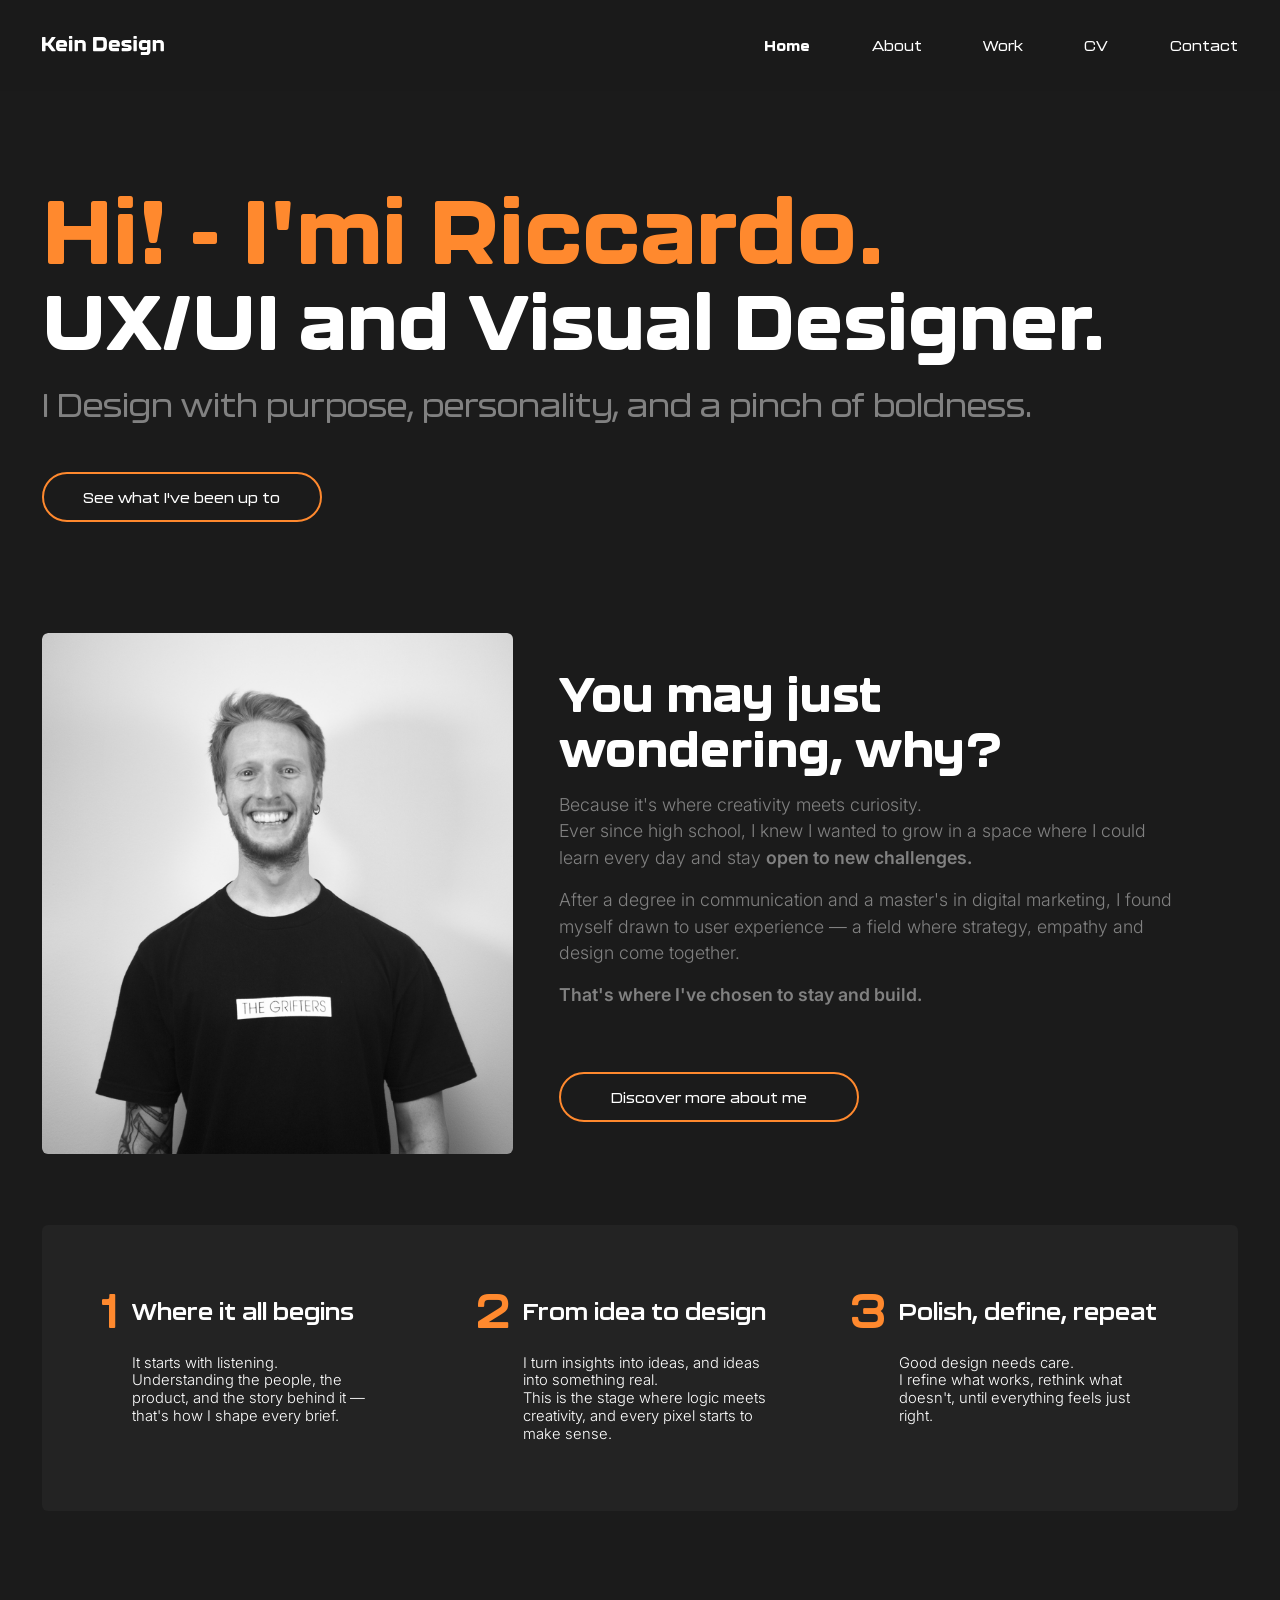
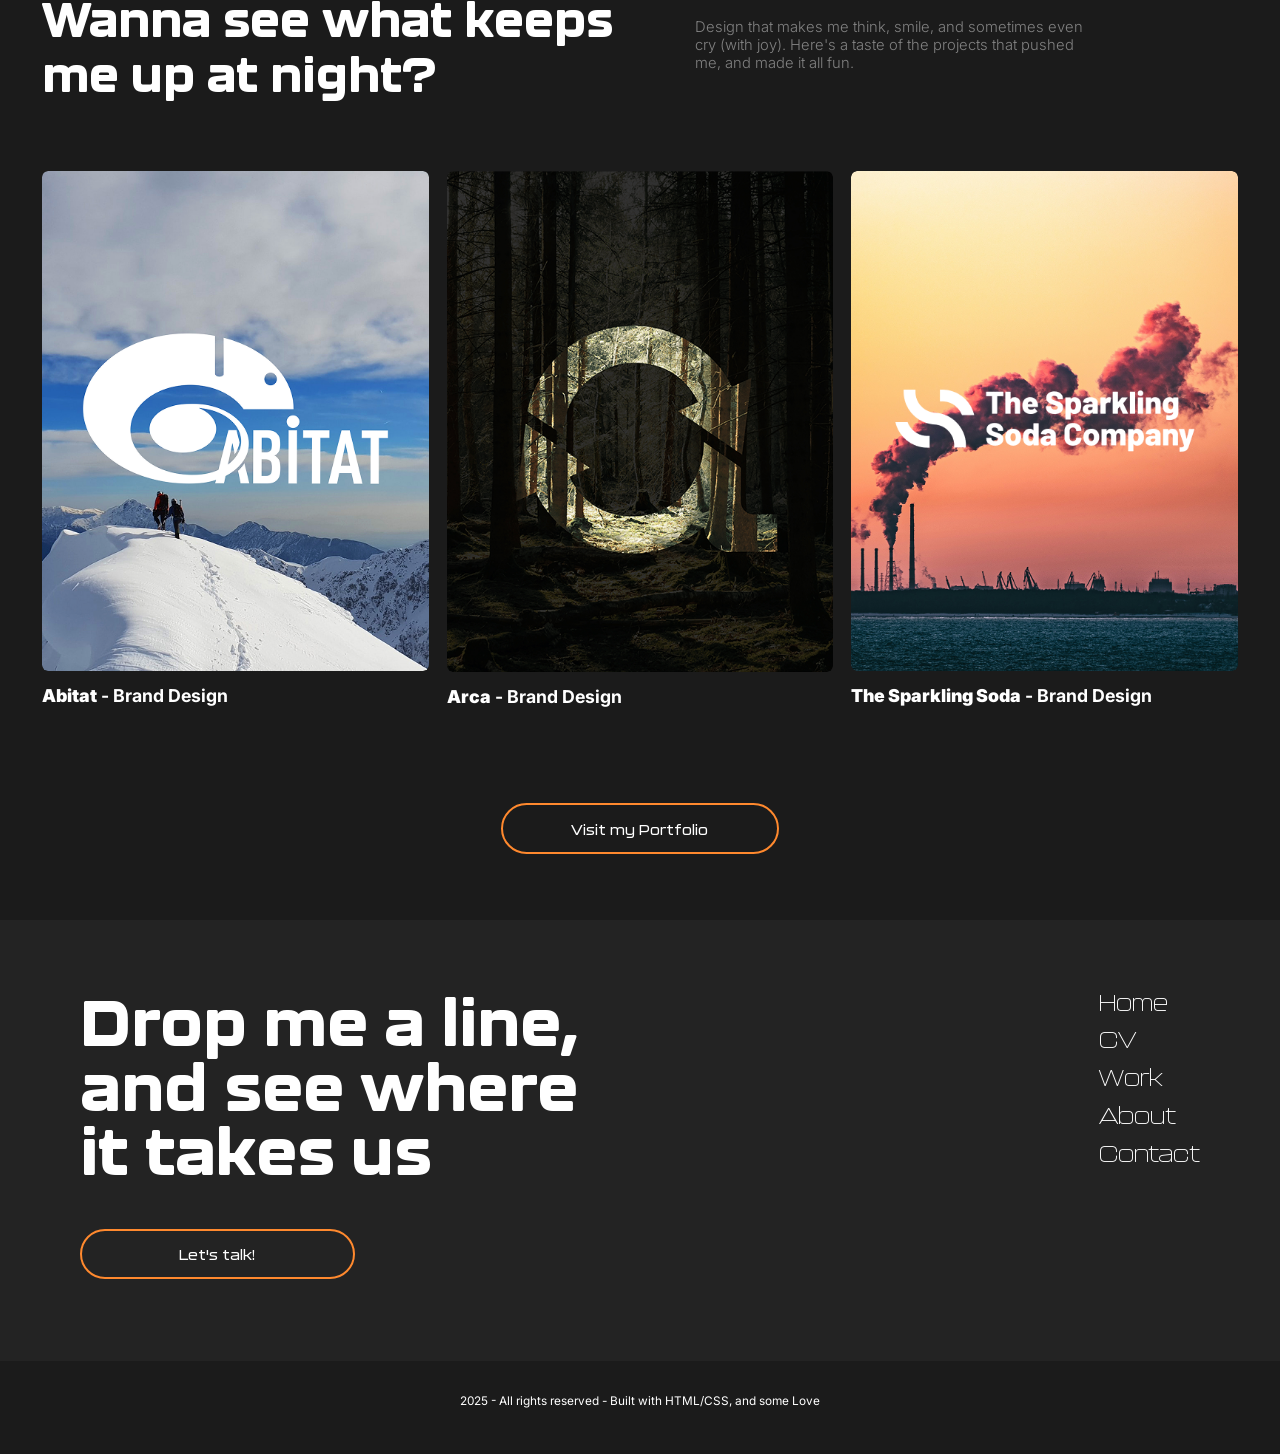
==== commit 3188ae6b: "try a debug" ====
--- a/index.html
+++ b/index.html
@@ -76,7 +76,7 @@
         <section class="hero_section">
             <div class="container">
                 <div class="hero_content">
-                    <h1 class="title_xxl fade-up"><span>Hi! - I'm Riccardo.</span> <br>
+                    <h1 class="title_xxl fade-up"><span>Hi! - I'mi Riccardo.</span> <br>
                         UX/UI and Visual Designer.</h1>
                     <p class="text_xxl fade-up">I Design with purpose, personality, and a pinch of boldness.</p>
                     <div class="hero_button fade-up">
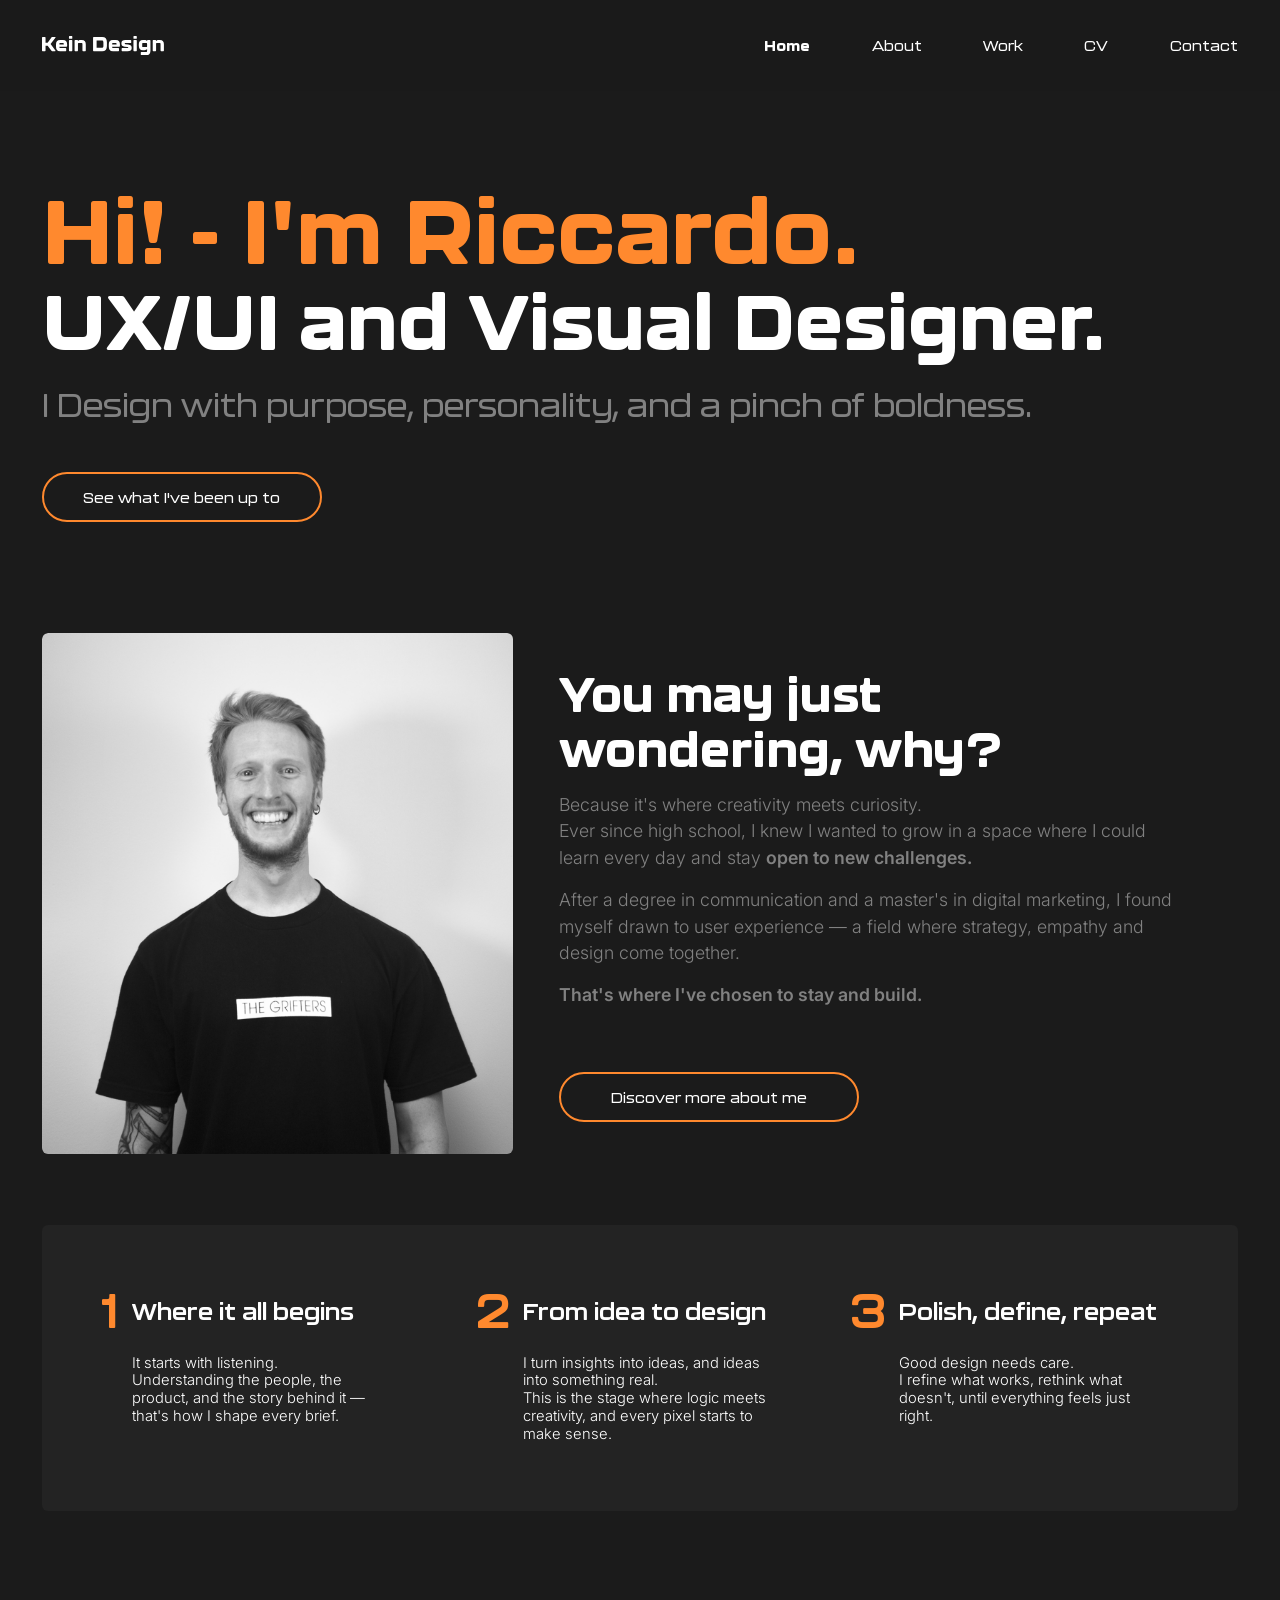
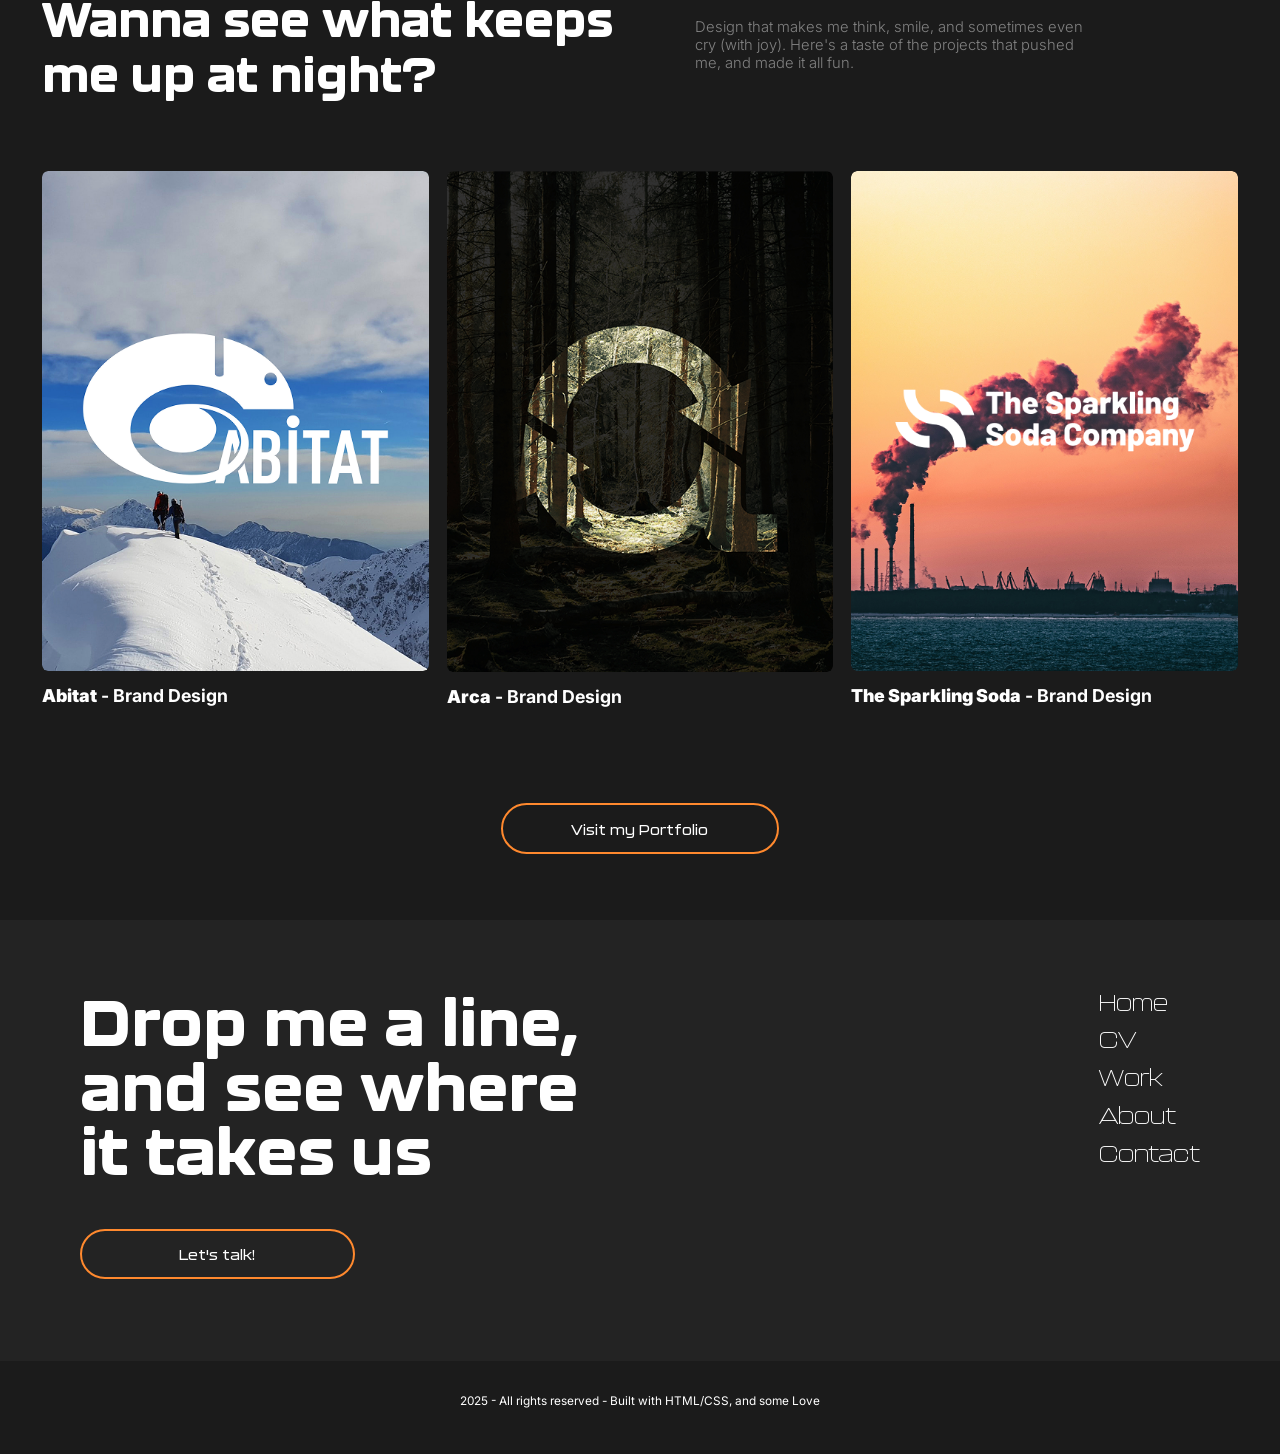
==== commit 097702d5: "try a debug pt2" ====
--- a/index.html
+++ b/index.html
@@ -76,7 +76,7 @@
         <section class="hero_section">
             <div class="container">
                 <div class="hero_content">
-                    <h1 class="title_xxl fade-up"><span>Hi! - I'mi Riccardo.</span> <br>
+                    <h1 class="title_xxl fade-up"><span>Hi! - I'm Riccardo.</span> <br>
                         UX/UI and Visual Designer.</h1>
                     <p class="text_xxl fade-up">I Design with purpose, personality, and a pinch of boldness.</p>
                     <div class="hero_button fade-up">
